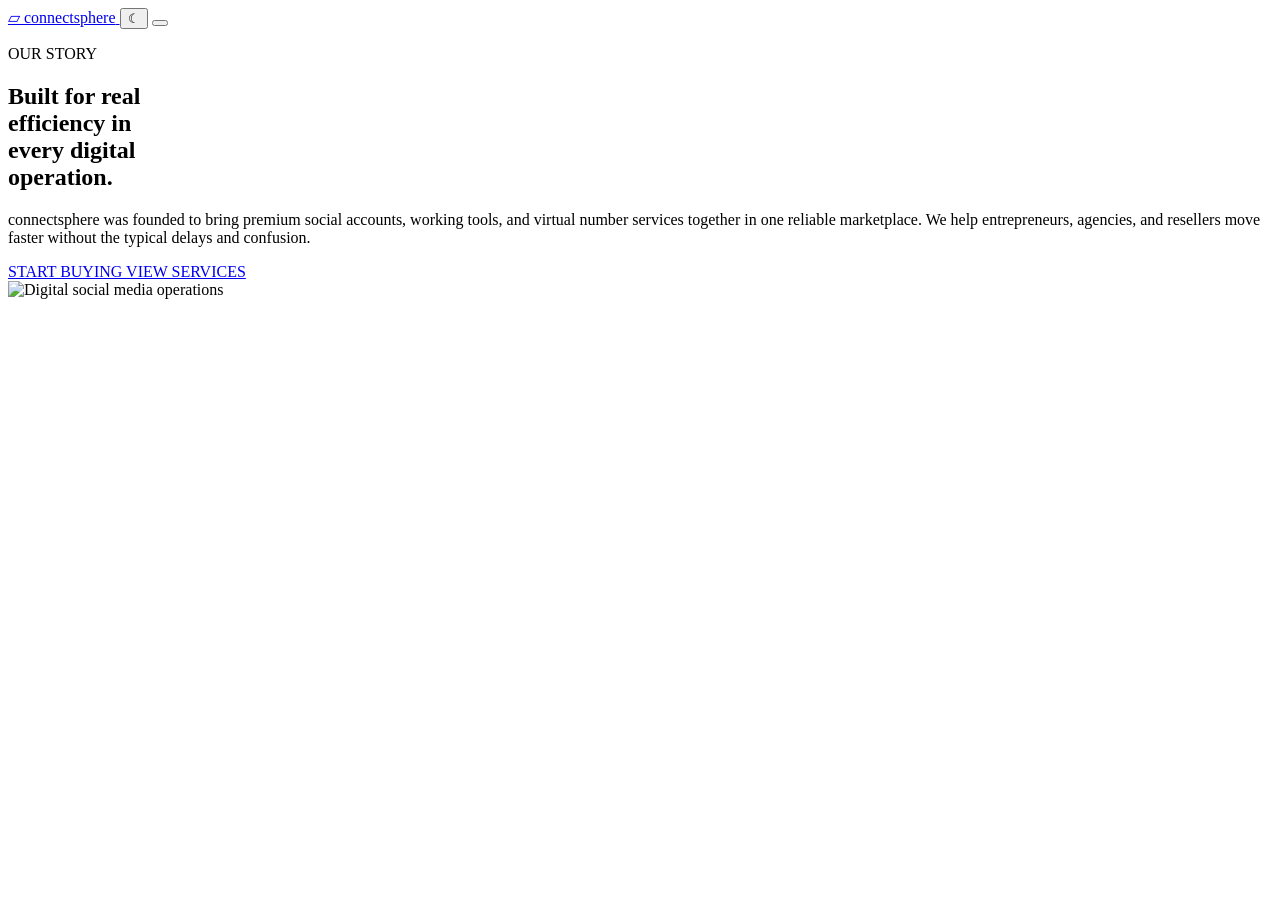
==== about.html @ 0d60a4fe "Add about.html for the About page" ====
<!DOCTYPE html>
<html lang="en">
<head>
    <meta charset="UTF-8">
    <meta name="viewport" content="width=device-width, initial-scale=1.0">

    <title>About | connectsphere</title>

    <link rel="stylesheet" href="about.css">
</head>

<body>

    <!-- HEADER -->
    <header class="about-header">

        <a href="index.html" class="about-logo">
            <span class="logo-icon">▱</span>
            <span>connectsphere</span>
        </a>

        <button class="theme-button" id="themeButton" aria-label="Toggle dark mode">
            ☾
        </button>

        <button class="menu-button" id="menuButton" aria-label="Open menu">
            <span></span>
            <span></span>
            <span></span>
        </button>

    </header>


    <!-- ABOUT PAGE -->
    <main class="about-page">

        <!-- FIRST PART -->
        <section class="about-intro">

            <div class="about-content">

                <p class="about-label">OUR STORY</p>

                <h1>
                    Built for real<br>
                    efficiency in<br>
                    every digital<br>
                    operation.
                </h1>

                <p class="about-description">
                    connectsphere was founded to bring premium social accounts,
                    working tools, and virtual number services together in one
                    reliable marketplace. We help entrepreneurs, agencies, and
                    resellers move faster without the typical delays and confusion.
                </p>

                <!-- BUTTONS -->
                <div class="about-buttons">

                    <a href="#" class="primary-button">
                        START BUYING
                    </a>

                    <a href="services.html" class="secondary-button">
                        VIEW SERVICES
                    </a>

                </div>

                <!-- ABOUT IMAGE -->
                <div class="about-image-wrapper">
                    <img
                        src="./about-image.jpg"
                        alt="Digital social media operations"
                        class="about-image"
                    >
                </div>

            </div>

        </section>

    </main>


    <script src="about.js"></script>

</body>
</html>
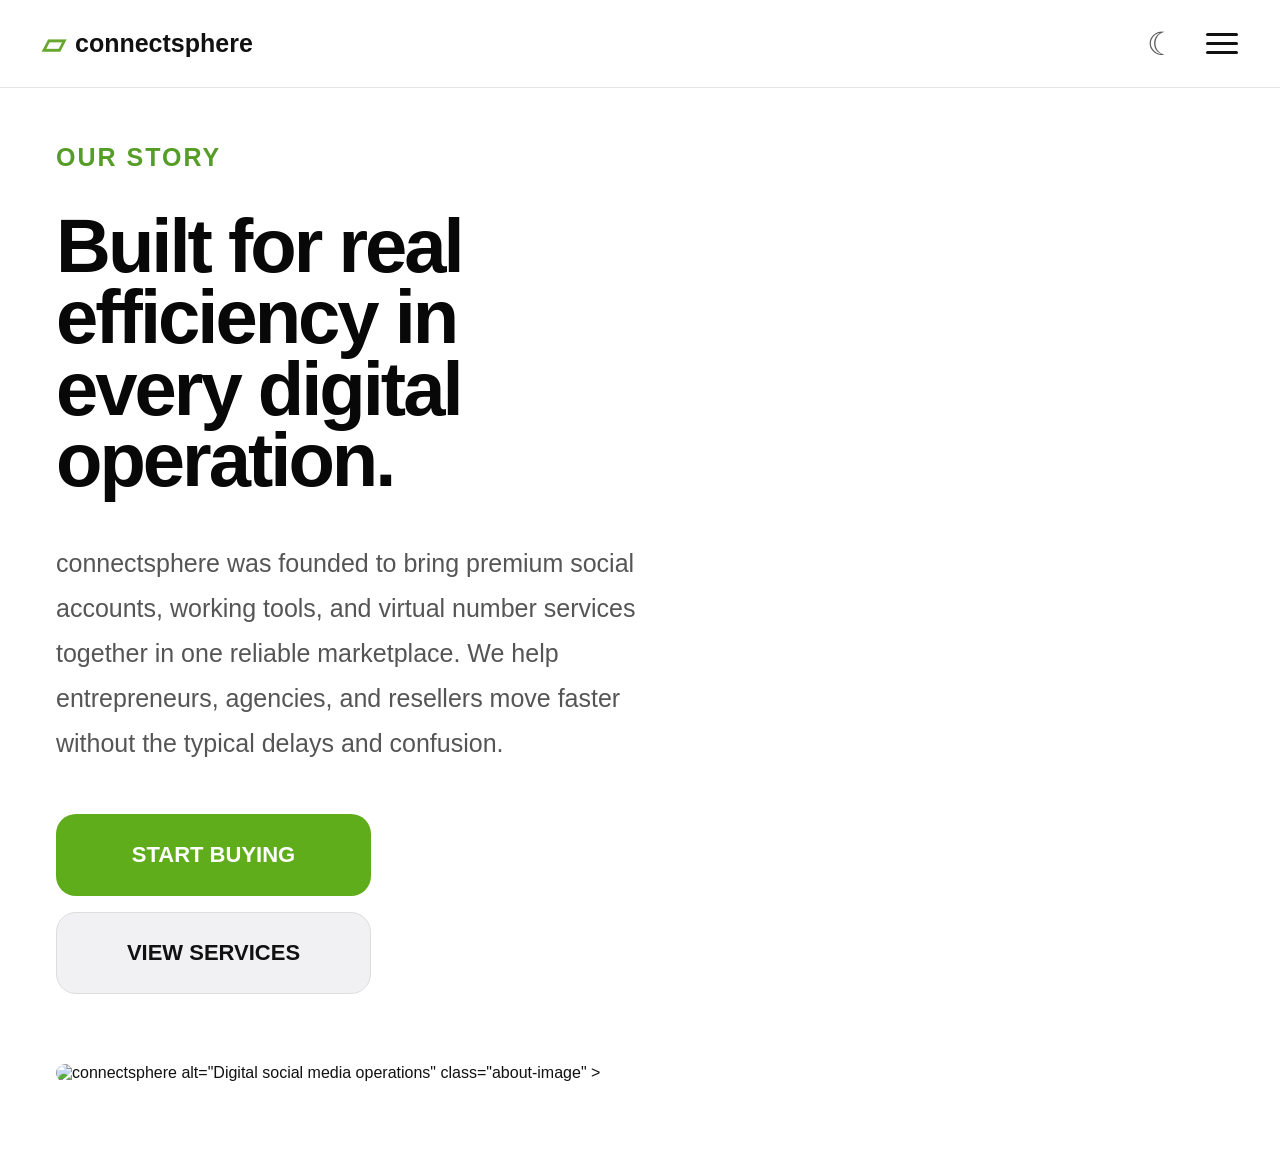
==== commit f159ab79: "Fix img tag formatting in about.html" ====
--- a/about.html
+++ b/about.html
@@ -71,8 +71,7 @@
 
                 <!-- ABOUT IMAGE -->
                 <div class="about-image-wrapper">
-                    <img
-                        src="./about-image.jpg"
+                    <img src="./about-image.jpg" alt="connectsphere">
                         alt="Digital social media operations"
                         class="about-image"
                     >
--- a/about.css
+++ b/about.css
@@ -0,0 +1,360 @@
+/* =========================
+   RESET
+========================= */
+
+* {
+    margin: 0;
+    padding: 0;
+    box-sizing: border-box;
+}
+
+html {
+    scroll-behavior: smooth;
+}
+
+body {
+    font-family: Arial, Helvetica, sans-serif;
+    background: #ffffff;
+    color: #111111;
+}
+
+
+/* =========================
+   HEADER
+========================= */
+
+.about-header {
+    width: 100%;
+    height: 88px;
+
+    display: flex;
+    align-items: center;
+    justify-content: space-between;
+
+    padding: 0 42px;
+
+    border-bottom: 1px solid #e5e5e5;
+    background: #ffffff;
+}
+
+.about-logo {
+    display: flex;
+    align-items: center;
+    gap: 10px;
+
+    color: #111111;
+    text-decoration: none;
+
+    font-size: 25px;
+    font-weight: 800;
+}
+
+.logo-icon {
+    color: #65a82d;
+    font-size: 30px;
+    font-weight: 900;
+}
+
+
+/* =========================
+   HEADER BUTTONS
+========================= */
+
+.theme-button,
+.menu-button {
+    border: none;
+    background: transparent;
+    cursor: pointer;
+}
+
+.theme-button {
+    margin-left: auto;
+    margin-right: 30px;
+
+    font-size: 32px;
+    color: #555555;
+}
+
+.menu-button {
+    width: 32px;
+
+    display: flex;
+    flex-direction: column;
+    gap: 6px;
+}
+
+.menu-button span {
+    width: 100%;
+    height: 3px;
+
+    background: #111111;
+    border-radius: 5px;
+}
+
+
+/* =========================
+   ABOUT PAGE
+========================= */
+
+.about-page {
+    width: 100%;
+}
+
+.about-intro {
+    width: 100%;
+    padding: 55px 56px 90px;
+}
+
+.about-content {
+    width: 100%;
+    max-width: 620px;
+}
+
+
+/* =========================
+   LABEL
+========================= */
+
+.about-label {
+    margin-bottom: 38px;
+
+    color: #559d27;
+
+    font-size: 25px;
+    font-weight: 800;
+
+    letter-spacing: 2px;
+}
+
+
+/* =========================
+   MAIN TITLE
+========================= */
+
+.about-content h1 {
+    margin-bottom: 45px;
+
+    color: #080808;
+
+    font-size: 76px;
+    line-height: 0.94;
+    font-weight: 900;
+
+    letter-spacing: -3px;
+}
+
+
+/* =========================
+   DESCRIPTION
+========================= */
+
+.about-description {
+    margin-bottom: 48px;
+
+    color: #555555;
+
+    font-size: 25px;
+    line-height: 1.8;
+    font-weight: 400;
+}
+
+
+/* =========================
+   BUTTONS
+========================= */
+
+.about-buttons {
+    display: flex;
+    flex-direction: column;
+    align-items: flex-start;
+
+    gap: 16px;
+
+    margin-bottom: 70px;
+}
+
+.primary-button,
+.secondary-button {
+    width: 315px;
+    min-height: 82px;
+
+    display: flex;
+    align-items: center;
+    justify-content: center;
+
+    border-radius: 20px;
+
+    text-decoration: none;
+
+    font-size: 22px;
+    font-weight: 800;
+}
+
+.primary-button {
+    background: #60ad1c;
+    color: #ffffff;
+}
+
+.secondary-button {
+    background: #f1f1f3;
+    color: #111111;
+
+    border: 1px solid #dddddd;
+}
+
+
+/* =========================
+   ABOUT IMAGE
+========================= */
+
+.about-image-wrapper {
+    width: 100%;
+    max-width: 570px;
+
+    margin-top: 10px;
+
+    overflow: hidden;
+
+    border-radius: 55px;
+}
+
+.about-image {
+    display: block;
+
+    width: 100%;
+    height: auto;
+
+    object-fit: cover;
+}
+
+
+/* =========================
+   MOBILE
+========================= */
+
+@media (max-width: 700px) {
+
+    .about-header {
+        height: 88px;
+        padding: 0 17px;
+    }
+
+    .about-logo {
+        font-size: 21px;
+    }
+
+    .logo-icon {
+        font-size: 27px;
+    }
+
+    .theme-button {
+        margin-right: 24px;
+        font-size: 29px;
+    }
+
+    .menu-button {
+        width: 28px;
+        gap: 5px;
+    }
+
+    .menu-button span {
+        height: 3px;
+    }
+
+
+    .about-intro {
+        padding: 38px 56px 70px;
+    }
+
+    .about-content {
+        max-width: none;
+    }
+
+
+    .about-label {
+        margin-bottom: 42px;
+
+        font-size: 23px;
+        letter-spacing: 1.5px;
+    }
+
+
+    .about-content h1 {
+        margin-bottom: 42px;
+
+        font-size: 57px;
+        line-height: 1.02;
+
+        letter-spacing: -2.5px;
+    }
+
+
+    .about-description {
+        margin-bottom: 42px;
+
+        font-size: 23px;
+        line-height: 1.65;
+    }
+
+
+    .about-buttons {
+        gap: 14px;
+        margin-bottom: 68px;
+    }
+
+
+    .primary-button,
+    .secondary-button {
+        width: 315px;
+        min-height: 80px;
+
+        border-radius: 20px;
+
+        font-size: 21px;
+    }
+
+
+    .about-image-wrapper {
+        width: 100%;
+        max-width: 100%;
+
+        border-radius: 48px;
+    }
+
+}
+
+
+/* =========================
+   SMALL PHONES
+========================= */
+
+@media (max-width: 420px) {
+
+    .about-intro {
+        padding-left: 42px;
+        padding-right: 42px;
+    }
+
+    .about-label {
+        font-size: 20px;
+    }
+
+    .about-content h1 {
+        font-size: 50px;
+    }
+
+    .about-description {
+        font-size: 21px;
+        line-height: 1.65;
+    }
+
+    .primary-button,
+    .secondary-button {
+        width: 100%;
+    }
+
+    .about-image-wrapper {
+        border-radius: 38px;
+    }
+
+}
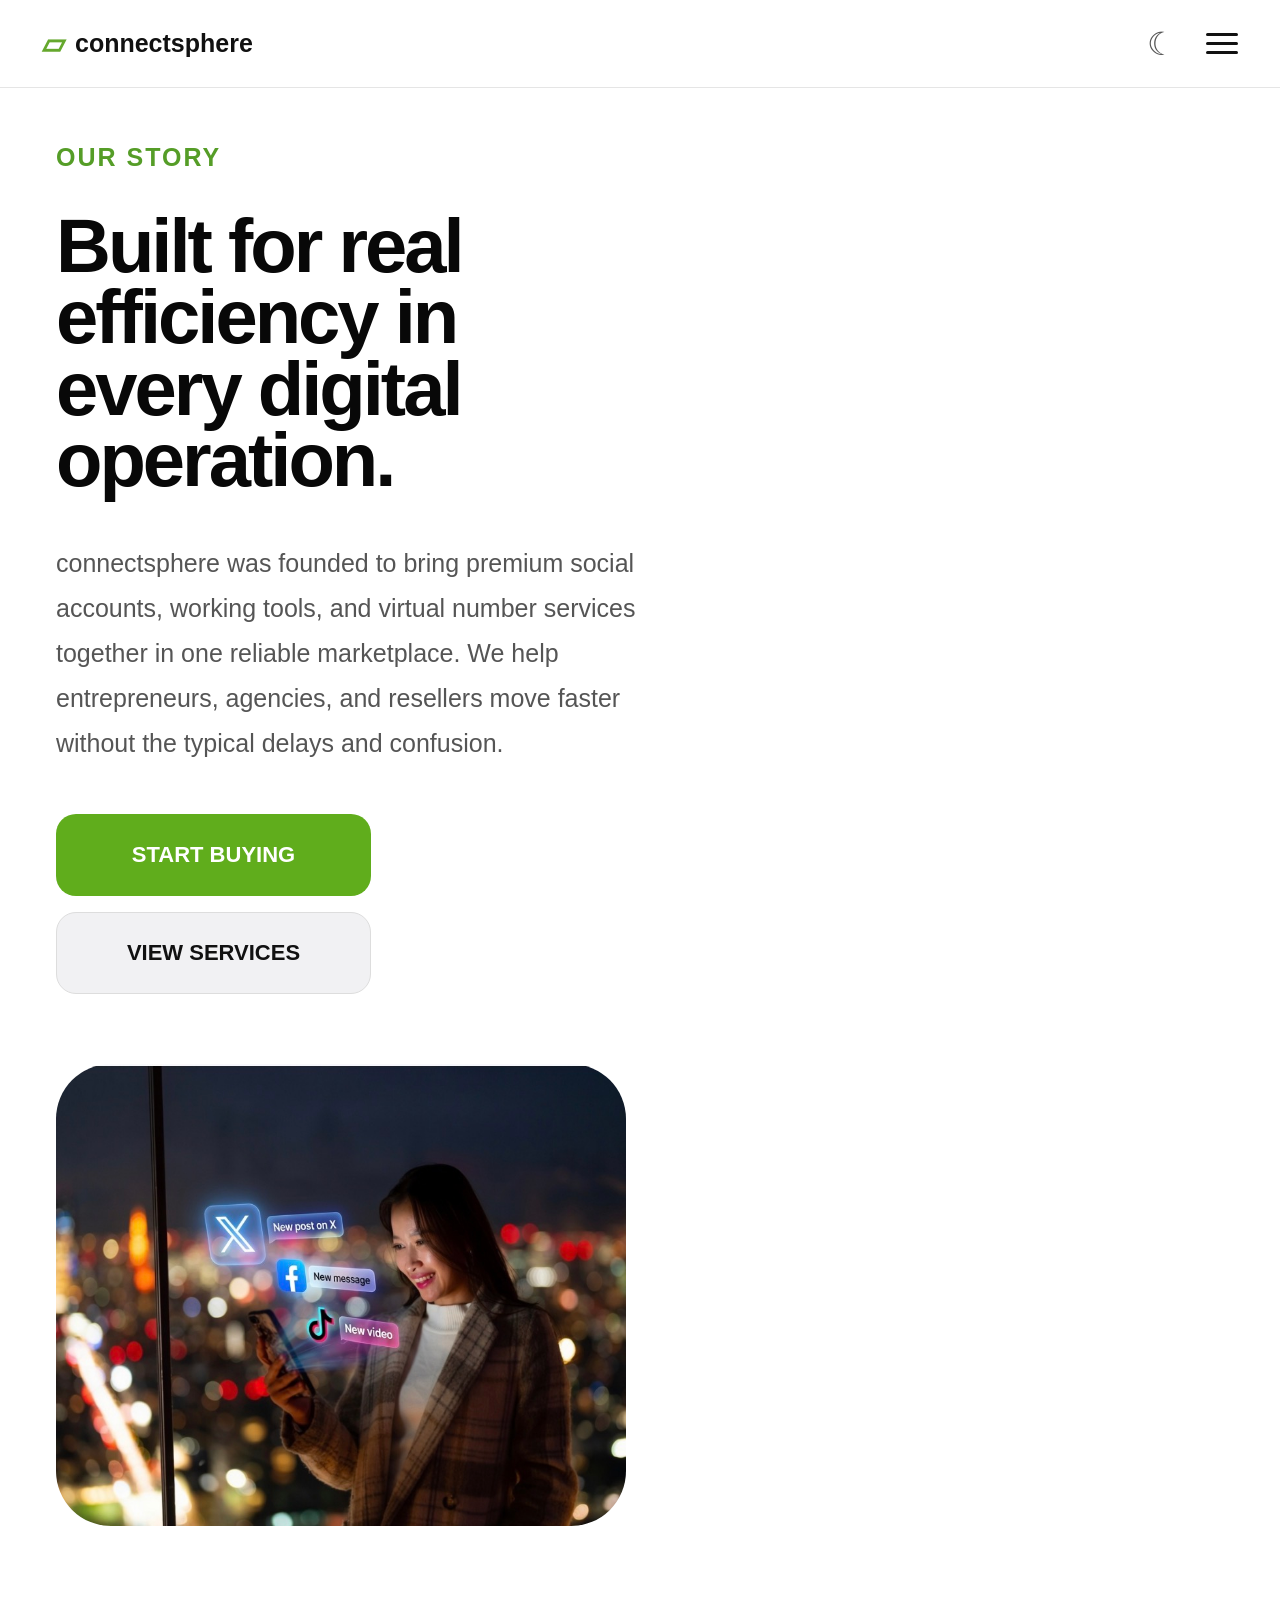
==== commit 30481c7e: "Fix image source in about.html" ====
--- a/about.html
+++ b/about.html
@@ -71,13 +71,12 @@
 
                 <!-- ABOUT IMAGE -->
                 <div class="about-image-wrapper">
-                    <img src="./about-image.jpg" alt="connectsphere">
-                        alt="Digital social media operations"
-                        class="about-image"
-                    >
+                    <img
+    src="./about-image.jpg.jpg"
+    alt="Digital social media operations"
+    class="about-image"
+>
                 </div>
-
-            </div>
 
         </section>
 
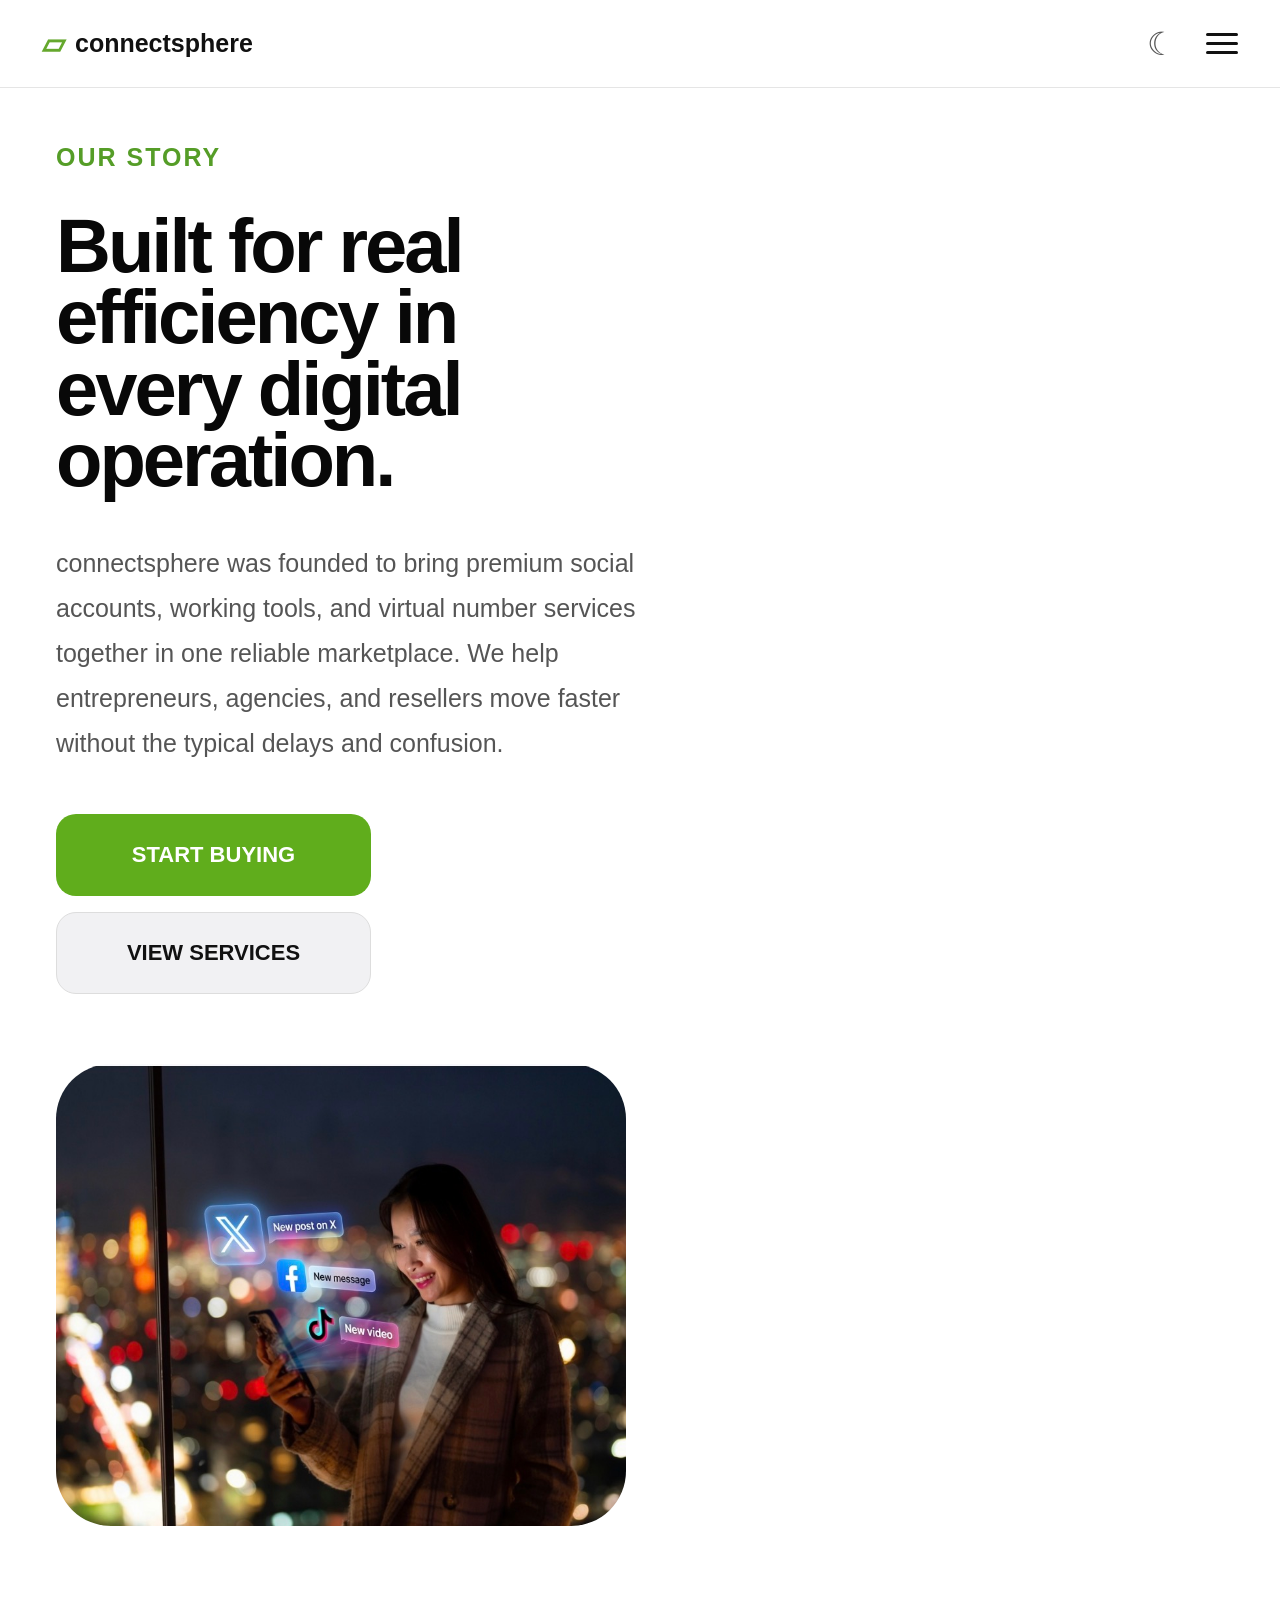
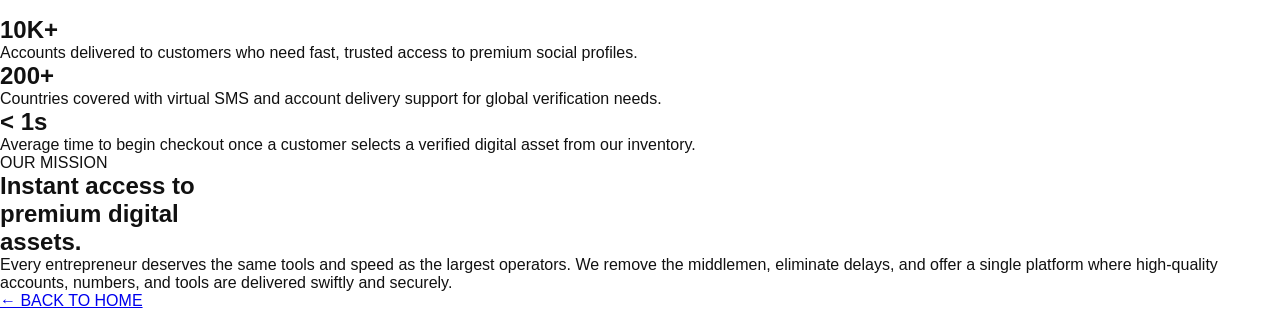
==== commit 35746e16: "Add statistics and mission sections to about.html" ====
--- a/about.html
+++ b/about.html
@@ -79,7 +79,81 @@
                 </div>
 
         </section>
+<!-- =========================
+     ABOUT STATS
+========================= -->
 
+<section class="about-stats">
+
+    <div class="stat-card">
+        <h2>10K+</h2>
+
+        <p>
+            Accounts delivered to customers who need fast,
+            trusted access to premium social profiles.
+        </p>
+    </div>
+
+
+    <div class="stat-card">
+        <h2>200+</h2>
+
+        <p>
+            Countries covered with virtual SMS and account
+            delivery support for global verification needs.
+        </p>
+    </div>
+
+
+    <div class="stat-card">
+        <h2>&lt; 1s</h2>
+
+        <p>
+            Average time to begin checkout once a customer
+            selects a verified digital asset from our inventory.
+        </p>
+    </div>
+
+</section>
+
+
+<!-- =========================
+     OUR MISSION
+========================= -->
+
+<section class="about-mission">
+
+    <p class="mission-label">OUR MISSION</p>
+
+    <h2>
+        Instant access to<br>
+        premium digital<br>
+        assets.
+    </h2>
+
+    <p class="mission-text">
+        Every entrepreneur deserves the same tools and speed
+        as the largest operators. We remove the middlemen,
+        eliminate delays, and offer a single platform where
+        high-quality accounts, numbers, and tools are delivered
+        swiftly and securely.
+    </p>
+
+</section>
+
+
+<!-- =========================
+     BACK TO HOME
+========================= -->
+
+<section class="about-bottom">
+
+    <a href="index.html" class="back-home-button">
+        <span>←</span>
+        BACK TO HOME
+    </a>
+
+</section>
     </main>
 
 
